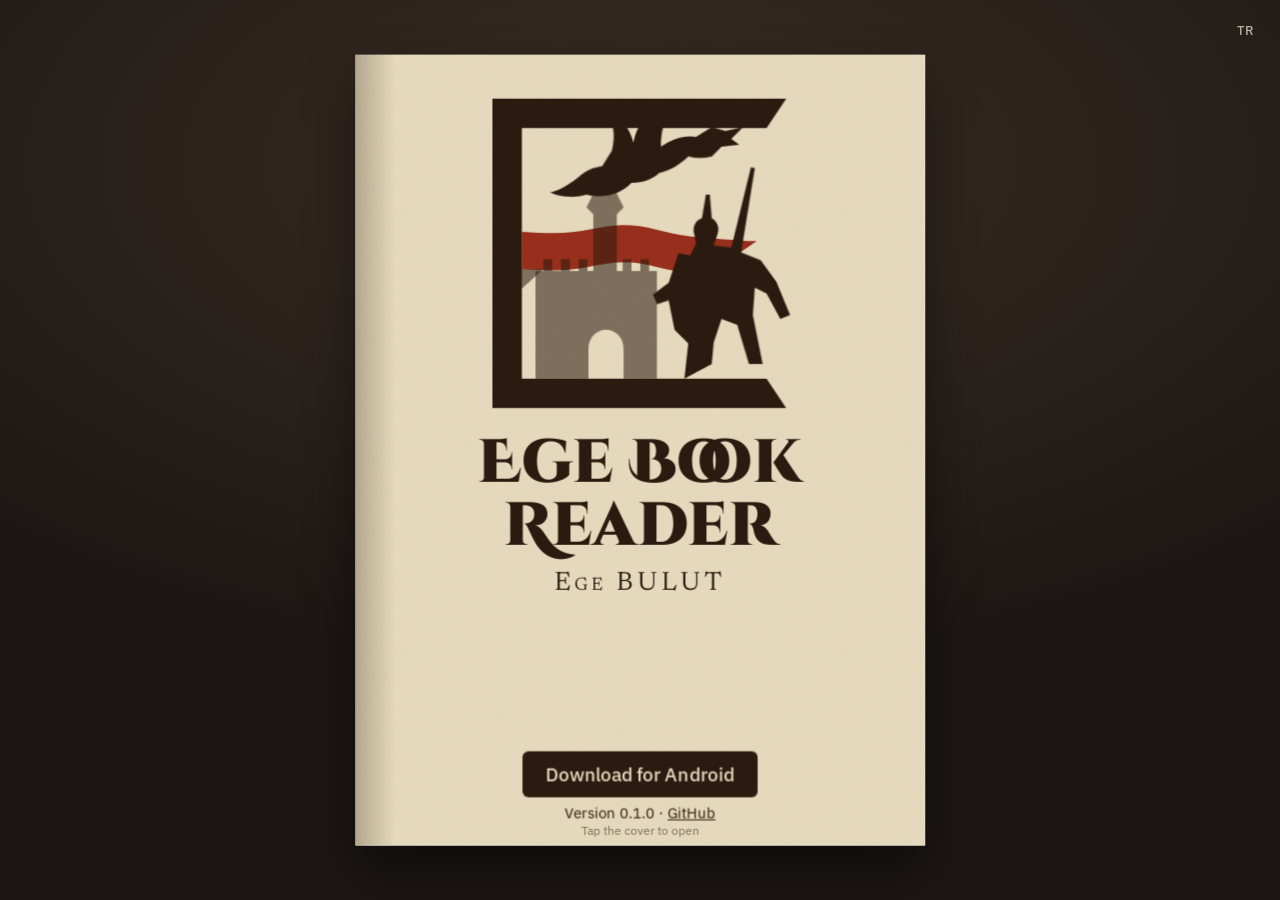
==== site/index.html @ f382b789 "First-run setup, English and Turkish interface, voice order, book-style website" ====
<!doctype html>
<html lang="en">
<head>
<meta charset="utf-8">
<meta name="viewport" content="width=device-width, initial-scale=1, viewport-fit=cover">
<title>EgeBookReader</title>
<meta name="description" content="An ebook and comic reader built around how reading feels. Real page curl, on-device colorization, read aloud. Free and open source.">
<link rel="icon" href="logo.svg">
<link rel="preconnect" href="https://fonts.googleapis.com">
<link rel="preconnect" href="https://fonts.gstatic.com" crossorigin>
<link href="https://fonts.googleapis.com/css2?family=Cinzel+Decorative:wght@700;900&family=Orbitron:wght@600;800&family=Limelight&family=Newsreader:ital,opsz,wght@0,6..72,300..700;1,6..72,300..700&family=IBM+Plex+Sans:wght@400;500&display=swap&subset=latin-ext" rel="stylesheet">
<link rel="stylesheet" href="book.css">
</head>
<body>
<div id="table">
  <button id="lang" aria-label="Language">TR</button>
  <div id="stage"><div id="book" aria-live="polite"></div></div>
  <nav id="controls" hidden>
    <button id="prev" aria-label="Previous page">‹</button>
    <button id="toc" data-t="contents">Contents</button>
    <button id="next" aria-label="Next page">›</button>
  </nav>
</div>

<template id="cover">
  <div class="cover">
    <div class="mark" aria-hidden="true">
      <svg id="logo" viewBox="-4 -8 310 332">
        <path id="ribbon" fill="var(--ribbon)"></path>
        <g id="scene"></g>
        <path d="M0 0h300l-20 30H30v256h250l20 30H0z" fill="var(--ink)"></path>
        <path d="M30 174h22l-22 20z" id="fold"></path>
      </svg>
    </div>
    <h1 id="title"><span>Ege</span> <span>Book</span> <span>Reader</span></h1>
    <p class="author">Ege BULUT</p>
    <div class="imprint">
      <a class="dl" href="download/EgeBookReader.apk" data-t="download" onclick="event.stopPropagation()">Download for Android</a>
      <span class="ver"><span data-t="version">Version</span> <span id="version"></span> · <a href="https://github.com/Ege-BULUT/EgeBookReader" onclick="event.stopPropagation()">GitHub</a></span>
    </div>
    <p class="hint" data-t="open">Tap the cover to open</p>
  </div>
</template>

<template id="endpaper"><div class="page endpaper"><p class="epigraph" data-t="epigraph"></p></div></template>

<template id="p1"><div class="page toc">
  <h2 data-t="contents">Contents</h2>
  <ol>
    <li><a data-go="2"><span data-t="home">Home</span><i>2</i></a></li>
    <li><a data-go="3"><span data-t="shots">Screenshots</span><i>3</i></a></li>
    <li><a data-go="4"><span data-t="features">Features</span><i>4</i></a></li>
    <li><a data-go="5"><span data-t="downloads">Downloads</span><i>5</i></a></li>
    <li><a data-go="6"><span data-t="changelog">Changelog</span><i>6</i></a></li>
    <li><a data-go="7"><span data-t="privacy">Privacy notice</span><i>7</i></a></li>
    <li><a data-go="8"><span data-t="links">Links</span><i>8</i></a></li>
  </ol>
</div></template>

<template id="p2"><div class="page">
  <h2 data-t="home">Home</h2>
  <p class="lead" data-t="home1"></p>
  <p data-t="home2"></p>
  <p data-t="home3"></p>
  <a class="dl" href="download/EgeBookReader.apk" data-t="download">Download for Android</a>
</div></template>

<template id="p3"><div class="page">
  <h2 data-t="shots">Screenshots</h2>
  <div class="shots" id="shots"></div>
</div></template>

<template id="p4"><div class="page">
  <h2 data-t="features">Features</h2>
  <dl class="features" id="featurelist"></dl>
</div></template>

<template id="p5"><div class="page">
  <h2 data-t="downloads">Downloads</h2>
  <p class="lead" data-t="dl1"></p>
  <table class="dltable">
    <tr><th>Android</th><td><a class="dl" href="download/EgeBookReader.apk" data-t="apk">APK</a></td></tr>
    <tr><th>iOS</th><td data-t="soon">Coming later</td></tr>
    <tr><th>Windows</th><td data-t="soon"></td></tr>
    <tr><th>macOS</th><td data-t="soon"></td></tr>
    <tr><th>Linux</th><td data-t="soon"></td></tr>
  </table>
  <p class="small" data-t="dl2"></p>
  <p class="small"><a href="https://github.com/Ege-BULUT/EgeBookReader" data-t="source">Source code</a> · AGPL-3.0</p>
</div></template>

<template id="p6"><div class="page">
  <h2 data-t="changelog">Changelog</h2>
  <div id="changes"></div>
  <h3 data-t="models">Downloadable models</h3>
  <p class="small" data-t="modelsText"></p>
  <h3 data-t="credits">Credits</h3>
  <p class="small" data-t="creditsText"></p>
</div></template>

<template id="p7"><div class="page legal">
  <h2 data-t="privacy">Privacy notice</h2>
  <div id="privacy"></div>
</div></template>

<template id="p8"><div class="page">
  <h2 data-t="links">Links</h2>
  <ul class="linklist">
    <li><span>GitHub</span><a href="https://github.com/Ege-BULUT">github.com/Ege-BULUT</a></li>
    <li><span>LinkedIn</span><a href="https://www.linkedin.com/in/egebulut">linkedin.com/in/egebulut</a></li>
    <li><span data-t="contact">Contact</span><a href="mailto:egebulut.iletisim@outlook.com">egebulut.iletisim@outlook.com</a></li>
    <li><span data-t="bug">Report a bug</span><a href="https://github.com/Ege-BULUT/EgeBookReader/issues/new?labels=bug">GitHub Issues</a></li>
    <li><span data-t="request">Request a feature</span><a href="https://github.com/Ege-BULUT/EgeBookReader/issues/new?labels=enhancement">GitHub Issues</a></li>
  </ul>
</div></template>

<template id="back"><div class="page endpaper back"></div></template>

<script src="scenes.js"></script>
<script src="book.js"></script>
</body>
</html>
---- site/book.css ----
:root{--paper:#f7f3ea;--ink:#231f1b;--muted:#6a6157;--accent:#a8492f;--ribbon:#a8492f;--table:#1c1714;--cover:#ece4d3;--page-w:min(46vw,calc((100dvh - 110px)*.72));--page-h:calc(var(--page-w)/.72)}
*{box-sizing:border-box}
html,body{margin:0;height:100%;background:var(--table);overflow:hidden}
body{font-family:Newsreader,Georgia,serif;color:var(--ink);-webkit-font-smoothing:antialiased}
button{font:inherit;cursor:pointer;background:none;border:0;color:inherit}
#table{position:fixed;inset:0;display:flex;align-items:center;justify-content:center;background:radial-gradient(120% 90% at 50% 18%,#3a2d24 0,#1c1714 62%)}
#lang{position:fixed;top:14px;right:16px;z-index:50;color:#e8dfd0;font:500 13px "IBM Plex Sans",sans-serif;padding:8px 10px;opacity:.75}
#lang:hover,#lang:focus-visible{opacity:1}
#stage{perspective:2200px;perspective-origin:50% 40%}
#book{position:relative;width:calc(var(--page-w)*2);height:var(--page-h);transform-style:preserve-3d;transition:transform .7s cubic-bezier(.22,1,.36,1)}
#book.closed{transform:translateX(calc(var(--page-w)*-.5))}
.shadow{position:absolute;left:50%;right:0;top:3%;bottom:-3%;background:#000;filter:blur(26px);opacity:.5;transform:translateZ(-2px);transition:left .7s}
#book.open .shadow{left:0}
.leaf{position:absolute;top:0;left:50%;width:50%;height:100%;transform-origin:left center;transform-style:preserve-3d;will-change:transform}
.face{position:absolute;inset:0;overflow:hidden;background:var(--paper);backface-visibility:hidden;-webkit-backface-visibility:hidden}
.face.b{transform:rotateY(180deg)}
.leaf.static .face.f{box-shadow:inset 22px 0 26px -22px rgba(40,25,10,.38)}
.leaf.static .face.b{box-shadow:inset -22px 0 26px -22px rgba(40,25,10,.38)}
.face::after{content:"";position:absolute;inset:0;pointer-events:none;mix-blend-mode:multiply;opacity:.45;background-image:url("data:image/svg+xml,%3Csvg xmlns='http://www.w3.org/2000/svg' width='220' height='220'%3E%3Cfilter id='n'%3E%3CfeTurbulence type='fractalNoise' baseFrequency='.8' numOctaves='2'/%3E%3CfeColorMatrix values='0 0 0 0 .55 0 0 0 0 .5 0 0 0 0 .42 0 0 0 .22 0'/%3E%3C/filter%3E%3Crect width='220' height='220' filter='url(%23n)'/%3E%3C/svg%3E")}
.strip{position:absolute;top:0;height:100%;transform-style:preserve-3d;transform-origin:left center}
.strip>.clip{position:absolute;inset:0;overflow:hidden;backface-visibility:hidden;-webkit-backface-visibility:hidden;background:var(--paper)}
.strip>.clip.b{transform:rotateY(180deg)}
.strip>.clip>.inner{position:absolute;top:0;height:100%}
.strip .shade{position:absolute;inset:0;pointer-events:none;background:#3a2410;opacity:0}

/* cover */
.cover{position:absolute;inset:0;display:flex;flex-direction:column;align-items:center;padding:5.5% 7% 4%;background:var(--cover);color:var(--ink);cursor:pointer;text-align:center;transition:background 1.1s,color 1.1s;--ink:#231f1b}
.cover::before{content:"";position:absolute;inset:0;background:linear-gradient(90deg,rgba(40,25,10,.26),rgba(40,25,10,0) 7%);pointer-events:none}
.cover[data-scene=scifi]{--cover:#0d1420;background:var(--cover);--ink:#d8f6ff;--ribbon:#27d3ff;color:#d8f6ff}
.cover[data-scene=noir]{--cover:#e4e0d8;background:var(--cover);--ink:#141414;--ribbon:#141414;color:#141414}
.cover[data-scene=fantasy]{--cover:#e8dcc0;background:var(--cover);--ink:#2a1a10;--ribbon:#9a2f1c;color:#2a1a10}
.mark{width:62%;flex:0 1 auto;margin-top:1%;perspective:700px}
#logo{display:block;width:100%;overflow:visible}
#logo path{transition:fill 1.1s}
#fold{fill:var(--ink);opacity:.55}
.fig{transform-box:view-box;transform-origin:50% 286px;transform:rotateX(-92deg);fill:var(--ink);transition:fill 1.1s}
.fig.up{transform:rotateX(0);transition:transform .75s cubic-bezier(.34,1.45,.64,1),fill 1.1s}
.fig.down{transform:rotateX(-92deg);transition:transform .5s cubic-bezier(.5,0,.9,.5),fill 1.1s}
#title{margin:3.5% 0 0;font-weight:700;line-height:1.02;font-size:calc(var(--page-w)*.128);letter-spacing:.005em;transition:opacity .4s}
#title span{display:inline-block}
.cover[data-scene=fantasy] #title{font-family:"Cinzel Decorative",serif;font-weight:900;font-size:calc(var(--page-w)*.108)}
.cover[data-scene=scifi] #title{font-family:Orbitron,sans-serif;font-weight:800;font-size:calc(var(--page-w)*.092);letter-spacing:.03em;text-shadow:0 0 18px rgba(39,211,255,.45)}
.cover[data-scene=noir] #title{font-family:Limelight,serif;font-weight:400;font-size:calc(var(--page-w)*.128)}
#title.swap{opacity:0}
.author{margin:2.5% 0 0;font-size:calc(var(--page-w)*.046);letter-spacing:.16em;font-variant:small-caps}
.imprint{margin-top:auto;display:flex;flex-direction:column;align-items:center;gap:6px;font:400 calc(var(--page-w)*.026)/1.3 "IBM Plex Sans",sans-serif;z-index:2}
.imprint a{color:inherit}
.dl{display:inline-block;background:var(--accent);color:#fbf6ec!important;padding:.62em 1.25em;border-radius:6px;text-decoration:none;font:500 15px/1.2 "IBM Plex Sans",sans-serif;transition:transform .09s}
.dl:active{transform:scale(.97)}
.cover .dl{background:var(--ink);color:var(--cover)!important;font-size:calc(var(--page-w)*.033);transition:background 1.1s,color 1.1s,transform .09s}
.hint{position:absolute;bottom:1.1%;left:0;right:0;margin:0;font:400 calc(var(--page-w)*.021)/1 "IBM Plex Sans",sans-serif;opacity:.55}

/* pages */
.page{position:absolute;inset:0;padding:9% 9% 11%;overflow-y:auto;scrollbar-width:thin;font-size:calc(var(--page-w)*.0335);line-height:1.5}
.page h2{font-weight:400;font-size:2.2em;line-height:1.1;margin:0 0 .7em}
.page h3{font-weight:500;font-size:1.15em;margin:1.3em 0 .3em}
.page p{margin:0 0 .85em}
.lead{font-size:1.22em;line-height:1.38}
.small{font-size:.86em;color:var(--muted)}
.page a{color:var(--accent)}
.endpaper{background:#7c3524;display:flex;align-items:center;justify-content:center;padding:14%}
.endpaper.back{background:#7c3524}
.epigraph{color:#f3e7d3;font-style:italic;font-size:1.3em;text-align:center;line-height:1.4}
.toc ol{list-style:none;margin:1.2em 0 0;padding:0}
.toc li{border-bottom:1px solid rgba(35,31,27,.14)}
.toc a{display:flex;justify-content:space-between;padding:.62em 0;font-size:1.3em;color:var(--ink);text-decoration:none;cursor:pointer;transition:padding .18s cubic-bezier(.22,1,.36,1),color .18s}
.toc a:hover{padding-left:.5em;color:var(--accent)}
.toc i{font-style:normal;color:var(--muted)}
.shots{display:grid;grid-template-columns:repeat(3,1fr);gap:.55em}
.shots img{width:100%;display:block;border-radius:4px;border:1px solid rgba(35,31,27,.14);cursor:zoom-in;transition:transform .18s cubic-bezier(.22,1,.36,1)}
.shots img:hover{transform:translateY(-3px)}
.features{margin:0}
.features dt{font-weight:500;margin-top:.62em}
.features dd{margin:0;color:var(--muted);font-size:.93em;line-height:1.38}
.dltable{width:100%;border-collapse:collapse;margin:.5em 0 1em}
.dltable th{text-align:left;font-weight:500}
.dltable td,.dltable th{padding:.48em 0;border-bottom:1px solid rgba(35,31,27,.14)}
.dltable td{text-align:right;color:var(--muted)}
.linklist{list-style:none;padding:0;margin:0}
.linklist li{padding:.7em 0;border-bottom:1px solid rgba(35,31,27,.14)}
.linklist span{display:block;font-size:.85em;color:var(--muted)}
.linklist a{font-size:1.1em;word-break:break-word}
.legal{font-size:calc(var(--page-w)*.0285)}
.change b{font-weight:500}
.change{margin-bottom:.9em}
.change p{margin:.15em 0 0;color:var(--muted);font-size:.93em}
.folio{position:absolute;bottom:3.2%;left:0;right:0;text-align:center;color:var(--muted);font-size:calc(var(--page-w)*.026);pointer-events:none}
#controls[hidden]{display:none}
#controls{position:fixed;bottom:14px;left:50%;transform:translateX(-50%);display:flex;gap:6px;color:#e8dfd0;font:500 14px "IBM Plex Sans",sans-serif;z-index:40}
#controls button{padding:8px 16px;border-radius:6px;background:rgba(255,255,255,.08);min-width:44px}
#controls button:hover{background:rgba(255,255,255,.16)}
#lightbox{position:fixed;inset:0;z-index:90;background:rgba(10,8,6,.86);display:flex;align-items:center;justify-content:center;cursor:zoom-out}
#lightbox img{max-width:94vw;max-height:94dvh;border-radius:6px}

/* one page at a time on narrow screens */
@media (max-aspect-ratio:1/1){
  :root{--page-w:min(92vw,calc((100dvh - 78px)*.72))}
  #book{width:var(--page-w)}
  #book.closed{transform:none}
  .leaf{left:0;width:100%}
  .shadow,#book.open .shadow{left:0}
  .page{font-size:calc(var(--page-w)*.041)}
  .legal{font-size:calc(var(--page-w)*.036)}
  .shots{grid-template-columns:repeat(2,1fr)}
  .folio{display:none}
}
@media (prefers-reduced-motion:reduce){.fig,.fig.up,.fig.down,#book{transition:none}}
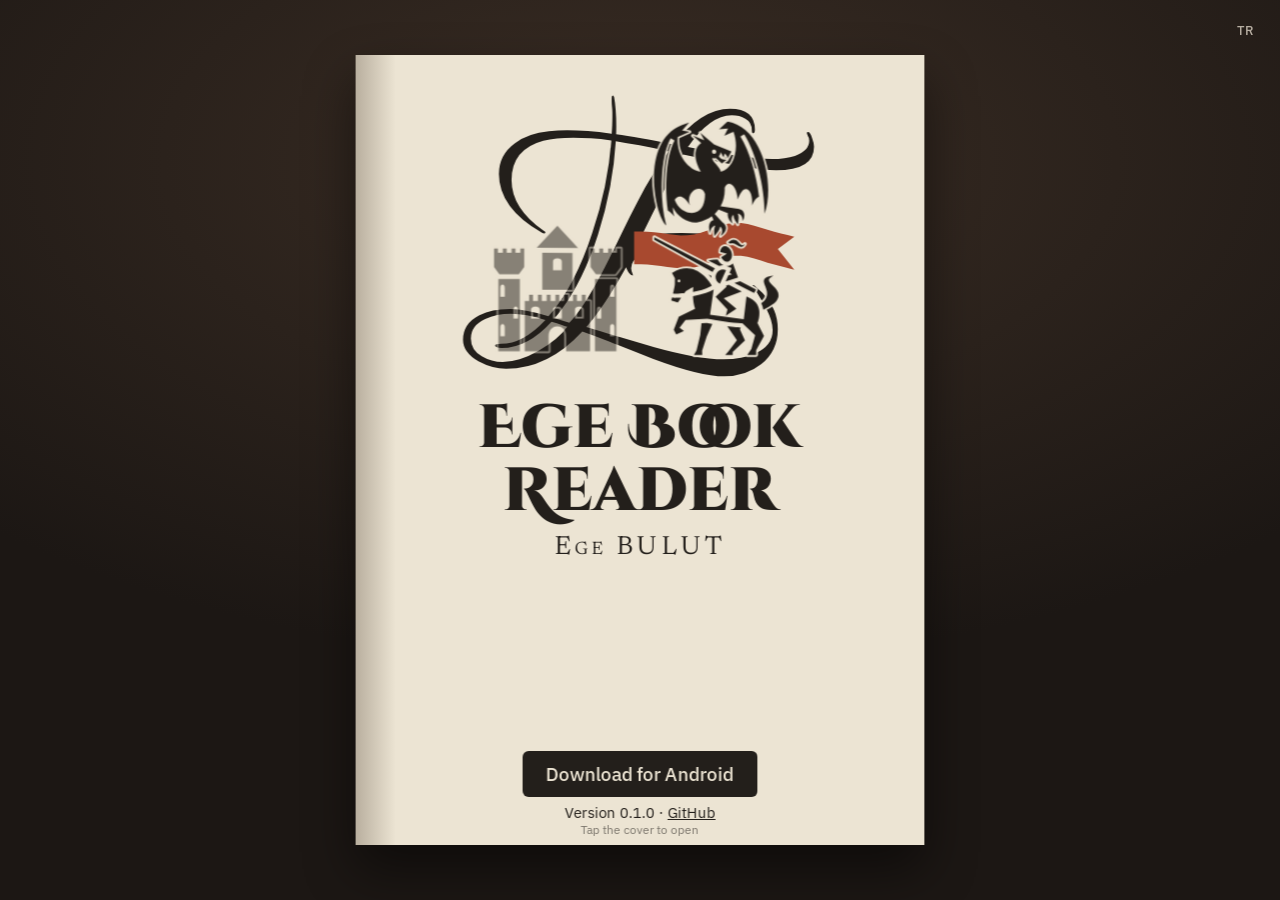
==== commit b2a4593a: "Calligraphic logo, tinted pictures can be colorized, site with the app's page curl, colorization exa" ====
--- a/site/index.html
+++ b/site/index.html
@@ -8,13 +8,22 @@
 <link rel="icon" href="logo.svg">
 <link rel="preconnect" href="https://fonts.googleapis.com">
 <link rel="preconnect" href="https://fonts.gstatic.com" crossorigin>
-<link href="https://fonts.googleapis.com/css2?family=Cinzel+Decorative:wght@700;900&family=Orbitron:wght@600;800&family=Limelight&family=Newsreader:ital,opsz,wght@0,6..72,300..700;1,6..72,300..700&family=IBM+Plex+Sans:wght@400;500&display=swap&subset=latin-ext" rel="stylesheet">
+<link href="https://fonts.googleapis.com/css2?family=Great+Vibes&family=Cinzel+Decorative:wght@700;900&family=Orbitron:wght@600;800&family=Limelight&family=Newsreader:ital,opsz,wght@0,6..72,300..700;1,6..72,300..700&family=IBM+Plex+Sans:wght@400;500&display=swap&subset=latin-ext" rel="stylesheet">
 <link rel="stylesheet" href="book.css">
 </head>
 <body>
 <div id="table">
   <button id="lang" aria-label="Language">TR</button>
-  <div id="stage"><div id="book" aria-live="polite"></div></div>
+  <div id="stage">
+    <div id="book">
+      <div class="shadow"></div>
+      <div id="left" class="slot"></div>
+      <div id="right" class="slot"></div>
+      <canvas id="curl"></canvas>
+      <div id="coverleaf"><div class="side front"></div><div class="side rear"></div></div>
+    </div>
+  </div>
+  <div id="press" aria-hidden="true"></div>
   <nav id="controls" hidden>
     <button id="prev" aria-label="Previous page">‹</button>
     <button id="toc" data-t="contents">Contents</button>
@@ -25,11 +34,10 @@
 <template id="cover">
   <div class="cover">
     <div class="mark" aria-hidden="true">
-      <svg id="logo" viewBox="-4 -8 310 332">
+      <svg id="logo" viewBox="-4 -4 330 264">
+        <path d="M238.05 256.12Q216.24 256.12 173.55 240.23Q157.35 234 141.3 227.61Q125.26 221.23 108.74 215.31Q77.59 249.27 39.26 249.27Q26.8 249.27 14.02 242.41Q0 234.31 0 222.78Q0 207.83 14.96 200.35Q26.8 194.74 43 194.74Q56.4 194.74 77.9 201.29Q90.05 187.58 100.02 168.57Q109.99 149.56 117.78 125.57Q132.11 82.88 135.23 41.13Q125.26 39.57 116.53 39.1Q107.81 38.64 100.64 38.64Q92.23 38.64 85.53 39.26Q78.83 39.88 73.22 41.44Q44.25 49.23 44.25 77.27Q44.25 102.82 73.53 123.39Q75.09 124.01 75.09 124.95Q75.09 125.88 73.85 125.88Q73.22 125.88 71.98 125.26Q32.72 102.82 32.72 71.67Q32.72 54.22 47.36 43.62Q59.2 34.59 78.21 32.72Q86.31 31.78 95.03 31.78Q103.76 31.78 113.73 32.56Q123.7 33.34 135.54 34.9Q135.85 30.85 136.01 26.95Q136.16 23.06 136.16 19.32Q136.16 17.76 136.16 15.74Q136.16 13.71 135.85 10.59Q135.54 7.79 135.54 5.61Q135.54 3.43 135.54 2.18Q135.54 0 136.79 0Q137.1 0 137.72 1.56Q140.21 15.27 139.59 35.52Q149.25 36.77 162.34 39.1Q175.42 41.44 191.94 44.87Q217.18 12.15 243.35 12.15Q266.1 12.15 266.1 31.16Q266.1 34.59 264.54 34.59Q263.29 34.59 263.29 31.78Q263.29 24.3 257.37 21.19Q252.39 18.07 244.91 18.07Q225.28 18.07 205.02 47.05Q233.07 52.66 252.07 55.31Q271.08 57.96 281.67 57.96Q293.83 57.96 302.55 55.15Q315.64 50.48 315.64 41.44Q315.64 38.64 314.39 37.08Q313.46 34.59 313.46 34.27Q313.46 33.34 314.39 33.34Q316.57 33.34 318.13 38.64Q320 43.62 320 46.74Q320 68.24 285.41 68.24Q274.82 68.24 253.63 64.5Q232.44 60.76 200.66 53.9Q196.92 60.14 187.26 78.99Q177.6 97.84 162.03 129.62Q167.95 127.75 177.29 126.66Q186.64 125.57 199.42 125.57Q234 125.57 254.88 132.74Q256.44 133.36 256.44 133.98Q256.44 134.92 255.19 134.92Q252.07 134.92 243.97 133.98Q240.23 133.67 237.43 133.52Q234.63 133.36 232.44 133.36Q220.29 133.36 209.07 134.14Q197.86 134.92 187.26 137.1Q153.3 143.02 153.3 157.66Q153.3 159.84 154.86 163.58V164.21Q151.43 164.21 148.63 156.73Q129.62 191.31 112.48 211.26Q128.06 215.93 143.64 220.6Q159.22 225.28 174.49 229.64Q193.5 234.94 209.23 237.74Q224.97 240.55 237.74 240.55Q254.88 240.55 266.41 235.25Q282.3 228.08 282.3 214.06Q282.3 203.47 272.95 188.2Q268.59 180.72 266.25 176.98Q263.91 173.24 263.91 173.24Q263.91 172.93 264.23 172.93Q265.47 172.93 267.65 175.11Q286.97 191 286.97 213.13Q286.97 232.76 272.02 244.91Q257.99 256.12 238.05 256.12ZM96.9 207.21Q111.24 192.87 133.36 148.63Q139.59 136.16 145.67 123.54Q151.74 110.93 158.29 98.46Q165.45 84.44 172.93 72.44Q180.41 60.45 187.26 51.1Q172.93 47.67 160.93 45.49Q148.94 43.31 139.28 41.75Q138.03 62.63 133.98 83.97Q129.93 105.32 123.08 126.82Q107.81 174.49 83.51 203.15ZM36.14 243.04Q43.31 243.04 51.57 240.55Q59.82 238.05 68.86 232.76Q86.62 222.78 95.03 210.94Q92.85 210.32 89.43 209.07Q86 207.83 80.7 206.27Q58.89 230.26 35.21 230.26Q29.29 230.26 29.29 228.08Q29.29 226.52 34.59 226.52Q54.84 226.52 75.09 204.71Q57.33 199.1 43.62 199.1Q30.54 199.1 20.25 203.78Q7.17 209.7 7.17 221.54Q7.17 232.13 17.14 237.74Q25.86 243.04 36.14 243.04Z" fill="var(--ink)"></path>
         <path id="ribbon" fill="var(--ribbon)"></path>
         <g id="scene"></g>
-        <path d="M0 0h300l-20 30H30v256h250l20 30H0z" fill="var(--ink)"></path>
-        <path d="M30 174h22l-22 20z" id="fold"></path>
       </svg>
     </div>
     <h1 id="title"><span>Ege</span> <span>Book</span> <span>Reader</span></h1>
@@ -42,7 +50,7 @@
   </div>
 </template>
 
-<template id="endpaper"><div class="page endpaper"><p class="epigraph" data-t="epigraph"></p></div></template>
+<template id="endpaper"><div class="page endpaper"><blockquote class="epigraph"><span data-t="epigraph"></span><cite>Ege Bulut</cite></blockquote></div></template>
 
 <template id="p1"><div class="page toc">
   <h2 data-t="contents">Contents</h2>
@@ -68,6 +76,9 @@
 <template id="p3"><div class="page">
   <h2 data-t="shots">Screenshots</h2>
   <div class="shots" id="shots"></div>
+  <h3 data-t="colorize"></h3>
+  <p class="small" data-t="colorNote"></p>
+  <div class="compare" id="compare"></div>
 </div></template>
 
 <template id="p4"><div class="page">
@@ -116,7 +127,9 @@
 
 <template id="back"><div class="page endpaper back"></div></template>
 
+<script src="vendor/html2canvas.min.js"></script>
 <script src="scenes.js"></script>
+<script src="curl.frag.js"></script>
 <script src="book.js"></script>
 </body>
 </html>
--- a/site/book.css
+++ b/site/book.css
@@ -7,51 +7,79 @@
 #lang{position:fixed;top:14px;right:16px;z-index:50;color:#e8dfd0;font:500 13px "IBM Plex Sans",sans-serif;padding:8px 10px;opacity:.75}
 #lang:hover,#lang:focus-visible{opacity:1}
 #stage{perspective:2200px;perspective-origin:50% 40%}
-#book{position:relative;width:calc(var(--page-w)*2);height:var(--page-h);transform-style:preserve-3d;transition:transform .7s cubic-bezier(.22,1,.36,1)}
+#book{position:relative;width:calc(var(--page-w)*2);height:var(--page-h);transform-style:preserve-3d;transition:transform .9s cubic-bezier(.22,1,.36,1);touch-action:none;user-select:none;-webkit-user-select:none}
 #book.closed{transform:translateX(calc(var(--page-w)*-.5))}
-.shadow{position:absolute;left:50%;right:0;top:3%;bottom:-3%;background:#000;filter:blur(26px);opacity:.5;transform:translateZ(-2px);transition:left .7s}
-#book.open .shadow{left:0}
-.leaf{position:absolute;top:0;left:50%;width:50%;height:100%;transform-origin:left center;transform-style:preserve-3d;will-change:transform}
-.face{position:absolute;inset:0;overflow:hidden;background:var(--paper);backface-visibility:hidden;-webkit-backface-visibility:hidden}
-.face.b{transform:rotateY(180deg)}
-.leaf.static .face.f{box-shadow:inset 22px 0 26px -22px rgba(40,25,10,.38)}
-.leaf.static .face.b{box-shadow:inset -22px 0 26px -22px rgba(40,25,10,.38)}
-.face::after{content:"";position:absolute;inset:0;pointer-events:none;mix-blend-mode:multiply;opacity:.45;background-image:url("data:image/svg+xml,%3Csvg xmlns='http://www.w3.org/2000/svg' width='220' height='220'%3E%3Cfilter id='n'%3E%3CfeTurbulence type='fractalNoise' baseFrequency='.8' numOctaves='2'/%3E%3CfeColorMatrix values='0 0 0 0 .55 0 0 0 0 .5 0 0 0 0 .42 0 0 0 .22 0'/%3E%3C/filter%3E%3Crect width='220' height='220' filter='url(%23n)'/%3E%3C/svg%3E")}
-.strip{position:absolute;top:0;height:100%;transform-style:preserve-3d;transform-origin:left center}
-.strip>.clip{position:absolute;inset:0;overflow:hidden;backface-visibility:hidden;-webkit-backface-visibility:hidden;background:var(--paper)}
-.strip>.clip.b{transform:rotateY(180deg)}
-.strip>.clip>.inner{position:absolute;top:0;height:100%}
-.strip .shade{position:absolute;inset:0;pointer-events:none;background:#3a2410;opacity:0}
+.shadow{position:absolute;left:0;right:0;top:3%;bottom:-3%;background:#000;filter:blur(26px);opacity:.5;transition:left .9s}
+#book.closed .shadow{left:50%}
+.slot{position:absolute;top:0;width:50%;height:100%;overflow:hidden;background:var(--paper)}
+#left{left:0}
+#right{left:50%}
+#book.closed .slot{visibility:hidden}
+#left::after{content:"";position:absolute;inset:0;pointer-events:none;background:linear-gradient(270deg,rgba(40,25,10,.34),rgba(40,25,10,.09) 5%,rgba(40,25,10,0) 13%)}
+#right::after{content:"";position:absolute;inset:0;pointer-events:none;background:linear-gradient(90deg,rgba(40,25,10,.34),rgba(40,25,10,.09) 5%,rgba(40,25,10,0) 13%)}
+#curl{position:absolute;inset:0;width:100%;height:100%;visibility:hidden;z-index:6;pointer-events:none}
+#coverleaf{position:absolute;top:0;left:50%;width:50%;height:100%;transform-origin:left center;transform-style:preserve-3d;transition:transform .9s cubic-bezier(.45,.05,.3,1);z-index:8}
+#coverleaf.open{transform:rotateY(-180deg)}
+#coverleaf .side{position:absolute;inset:0;backface-visibility:hidden;-webkit-backface-visibility:hidden;overflow:hidden}
+#coverleaf .rear{transform:rotateY(180deg);background:var(--paper)}
+#press{position:fixed;left:-20000px;top:0;width:var(--page-w);height:var(--page-h)}
+#press>div{position:absolute;inset:0;width:var(--page-w);height:var(--page-h);background-color:var(--paper)}
 
 /* cover */
-.cover{position:absolute;inset:0;display:flex;flex-direction:column;align-items:center;padding:5.5% 7% 4%;background:var(--cover);color:var(--ink);cursor:pointer;text-align:center;transition:background 1.1s,color 1.1s;--ink:#231f1b}
+.cover{position:absolute;inset:0;display:flex;flex-direction:column;align-items:center;padding:5.5% 7% 4%;background:var(--cover);color:var(--ink);cursor:pointer;text-align:center}
 .cover::before{content:"";position:absolute;inset:0;background:linear-gradient(90deg,rgba(40,25,10,.26),rgba(40,25,10,0) 7%);pointer-events:none}
-.cover[data-scene=scifi]{--cover:#0d1420;background:var(--cover);--ink:#d8f6ff;--ribbon:#27d3ff;color:#d8f6ff}
-.cover[data-scene=noir]{--cover:#e4e0d8;background:var(--cover);--ink:#141414;--ribbon:#141414;color:#141414}
-.cover[data-scene=fantasy]{--cover:#e8dcc0;background:var(--cover);--ink:#2a1a10;--ribbon:#9a2f1c;color:#2a1a10}
-.mark{width:62%;flex:0 1 auto;margin-top:1%;perspective:700px}
+.mark{width:74%;flex:0 1 auto;margin-top:1%;perspective:700px}
 #logo{display:block;width:100%;overflow:visible}
-#logo path{transition:fill 1.1s}
 #fold{fill:var(--ink);opacity:.55}
-.fig{transform-box:view-box;transform-origin:50% 286px;transform:rotateX(-92deg);fill:var(--ink);transition:fill 1.1s}
-.fig.up{transform:rotateX(0);transition:transform .75s cubic-bezier(.34,1.45,.64,1),fill 1.1s}
-.fig.down{transform:rotateX(-92deg);transition:transform .5s cubic-bezier(.5,0,.9,.5),fill 1.1s}
-#title{margin:3.5% 0 0;font-weight:700;line-height:1.02;font-size:calc(var(--page-w)*.128);letter-spacing:.005em;transition:opacity .4s}
+.fig{transform-box:view-box;transform-origin:50% 244px;transform:rotateX(-92deg)}
+.fig.up{transform:rotateX(0);transition:transform .8s cubic-bezier(.34,1.5,.64,1)}
+.fig.down{transform:rotateX(-92deg);transition:transform .5s cubic-bezier(.5,0,.9,.5)}
+.idle{transform-box:fill-box;transform-origin:50% 100%}
+.flap{transform-origin:50% 50%;animation:flap 1.15s ease-in-out infinite}
+.gallop{animation:gallop .56s ease-in-out infinite}
+.driftA{animation:driftA 3.4s ease-in-out infinite}
+.driftB{animation:driftB 2.9s ease-in-out infinite}
+.hover{animation:hover 2.2s ease-in-out infinite}
+.stomp{animation:stomp 1.5s ease-in-out infinite}
+.lurk{animation:lurk 1.9s ease-in-out infinite}
+.still{animation:still 4s ease-in-out infinite}
+.cruise{animation:cruise 4.6s cubic-bezier(.3,.1,.5,1) infinite}
+@keyframes flap{0%,100%{transform:translateY(5px) scaleY(.9) scaleX(1.04)}50%{transform:translateY(-7px) scaleY(1.08) scaleX(.96)}}
+@keyframes gallop{0%,100%{transform:rotate(-3.4deg) translateY(0)}50%{transform:rotate(3.4deg) translateY(-7px)}}
+@keyframes driftA{0%,100%{transform:translate(0,0) rotate(-4deg)}50%{transform:translate(14px,6px) rotate(4deg)}}
+@keyframes driftB{0%,100%{transform:translate(0,4px) rotate(5deg)}50%{transform:translate(-16px,-5px) rotate(-5deg)}}
+@keyframes hover{0%,100%{transform:translateY(-5px)}50%{transform:translateY(5px)}}
+@keyframes stomp{0%,100%{transform:rotate(-1.6deg)}50%{transform:rotate(1.6deg) translateY(-3px)}}
+@keyframes lurk{0%,100%{transform:scale(1)}50%{transform:scale(1.05,.95)}}
+@keyframes still{0%,100%{transform:translateY(0)}50%{transform:translateY(-2px)}}
+@keyframes cruise{0%{transform:translateX(70px);opacity:0}16%{opacity:1}84%{opacity:1}100%{transform:translateX(-120px);opacity:0}}
+.fx{pointer-events:none}
+.ember{fill:var(--ribbon);animation:ember 1.3s linear infinite}
+@keyframes ember{0%{transform:translate(0,0);opacity:.95}100%{transform:translate(-30px,34px);opacity:0}}
+.bolt{stroke:var(--ribbon);stroke-width:2.6;stroke-linecap:round;animation:bolt .95s linear infinite}
+@keyframes bolt{0%{transform:translate(0,0);opacity:1}80%{opacity:1}100%{transform:translate(var(--dx),var(--dy));opacity:0}}
+.beam{fill:var(--ink);opacity:.12;animation:beam 2.2s ease-in-out infinite}
+@keyframes beam{0%,100%{opacity:.06}50%{opacity:.2}}
+.rain{stroke:var(--ink);stroke-width:1;opacity:.5;animation:rain .62s linear infinite}
+@keyframes rain{0%{transform:translate(8px,-30px)}100%{transform:translate(-8px,30px)}}
+.cone{fill:var(--ink);opacity:.1;animation:flicker 3.1s steps(1) infinite}
+@keyframes flicker{0%,100%{opacity:.13}42%{opacity:.13}44%{opacity:.03}47%{opacity:.14}49%{opacity:.05}52%{opacity:.13}}
+#title{margin:3.5% 0 0;font-weight:700;line-height:1.02;font-size:calc(var(--page-w)*.128);letter-spacing:.005em;transition:opacity .35s,transform .35s}
 #title span{display:inline-block}
 .cover[data-scene=fantasy] #title{font-family:"Cinzel Decorative",serif;font-weight:900;font-size:calc(var(--page-w)*.108)}
-.cover[data-scene=scifi] #title{font-family:Orbitron,sans-serif;font-weight:800;font-size:calc(var(--page-w)*.092);letter-spacing:.03em;text-shadow:0 0 18px rgba(39,211,255,.45)}
+.cover[data-scene=scifi] #title{font-family:Orbitron,sans-serif;font-weight:800;font-size:calc(var(--page-w)*.092);letter-spacing:.03em}
 .cover[data-scene=noir] #title{font-family:Limelight,serif;font-weight:400;font-size:calc(var(--page-w)*.128)}
-#title.swap{opacity:0}
+#title.swap{opacity:0;transform:translateY(8px) scale(.98)}
 .author{margin:2.5% 0 0;font-size:calc(var(--page-w)*.046);letter-spacing:.16em;font-variant:small-caps}
 .imprint{margin-top:auto;display:flex;flex-direction:column;align-items:center;gap:6px;font:400 calc(var(--page-w)*.026)/1.3 "IBM Plex Sans",sans-serif;z-index:2}
 .imprint a{color:inherit}
 .dl{display:inline-block;background:var(--accent);color:#fbf6ec!important;padding:.62em 1.25em;border-radius:6px;text-decoration:none;font:500 15px/1.2 "IBM Plex Sans",sans-serif;transition:transform .09s}
 .dl:active{transform:scale(.97)}
-.cover .dl{background:var(--ink);color:var(--cover)!important;font-size:calc(var(--page-w)*.033);transition:background 1.1s,color 1.1s,transform .09s}
+.cover .dl{background:var(--ink);color:var(--cover)!important;font-size:calc(var(--page-w)*.033)}
 .hint{position:absolute;bottom:1.1%;left:0;right:0;margin:0;font:400 calc(var(--page-w)*.021)/1 "IBM Plex Sans",sans-serif;opacity:.55}
 
 /* pages */
-.page{position:absolute;inset:0;padding:9% 9% 11%;overflow-y:auto;scrollbar-width:thin;font-size:calc(var(--page-w)*.0335);line-height:1.5}
+.page{position:absolute;inset:0;padding:9% 9% 11%;overflow:hidden;background-color:var(--paper);background-image:var(--grain);font-size:calc(var(--page-w)*.0335);line-height:1.5}
 .page h2{font-weight:400;font-size:2.2em;line-height:1.1;margin:0 0 .7em}
 .page h3{font-weight:500;font-size:1.15em;margin:1.3em 0 .3em}
 .page p{margin:0 0 .85em}
@@ -60,13 +88,16 @@
 .page a{color:var(--accent)}
 .endpaper{background:#7c3524;display:flex;align-items:center;justify-content:center;padding:14%}
 .endpaper.back{background:#7c3524}
-.epigraph{color:#f3e7d3;font-style:italic;font-size:1.3em;text-align:center;line-height:1.4}
+.epigraph{margin:0;color:#f3e7d3;font-family:'Great Vibes',cursive;font-size:2.5em;text-align:center;line-height:1.28}
+.epigraph cite{display:block;margin-top:.6em;font:400 .38em/1 'Newsreader',serif;font-style:normal;letter-spacing:.14em;font-variant:small-caps;opacity:.85}
 .toc ol{list-style:none;margin:1.2em 0 0;padding:0}
 .toc li{border-bottom:1px solid rgba(35,31,27,.14)}
 .toc a{display:flex;justify-content:space-between;padding:.62em 0;font-size:1.3em;color:var(--ink);text-decoration:none;cursor:pointer;transition:padding .18s cubic-bezier(.22,1,.36,1),color .18s}
 .toc a:hover{padding-left:.5em;color:var(--accent)}
 .toc i{font-style:normal;color:var(--muted)}
-.shots{display:grid;grid-template-columns:repeat(3,1fr);gap:.55em}
+.shots{display:grid;grid-template-columns:repeat(5,1fr);gap:.4em}
+.compare{display:grid;grid-template-columns:repeat(3,1fr);gap:.4em}
+.compare img{width:100%;display:block;border-radius:3px;cursor:zoom-in}
 .shots img{width:100%;display:block;border-radius:4px;border:1px solid rgba(35,31,27,.14);cursor:zoom-in;transition:transform .18s cubic-bezier(.22,1,.36,1)}
 .shots img:hover{transform:translateY(-3px)}
 .features{margin:0}
@@ -97,11 +128,12 @@
   :root{--page-w:min(92vw,calc((100dvh - 78px)*.72))}
   #book{width:var(--page-w)}
   #book.closed{transform:none}
-  .leaf{left:0;width:100%}
-  .shadow,#book.open .shadow{left:0}
+  #left{display:none}
+  #right{left:0;width:100%}
+  #coverleaf{left:0;width:100%}
+  #book.closed .shadow,.shadow{left:0}
   .page{font-size:calc(var(--page-w)*.041)}
   .legal{font-size:calc(var(--page-w)*.036)}
-  .shots{grid-template-columns:repeat(2,1fr)}
   .folio{display:none}
 }
-@media (prefers-reduced-motion:reduce){.fig,.fig.up,.fig.down,#book{transition:none}}
+@media (prefers-reduced-motion:reduce){.fig,.fig.up,.fig.down,#book,#coverleaf{transition:none}.idle,.ember,.bolt,.beam,.rain,.cone{animation:none}}
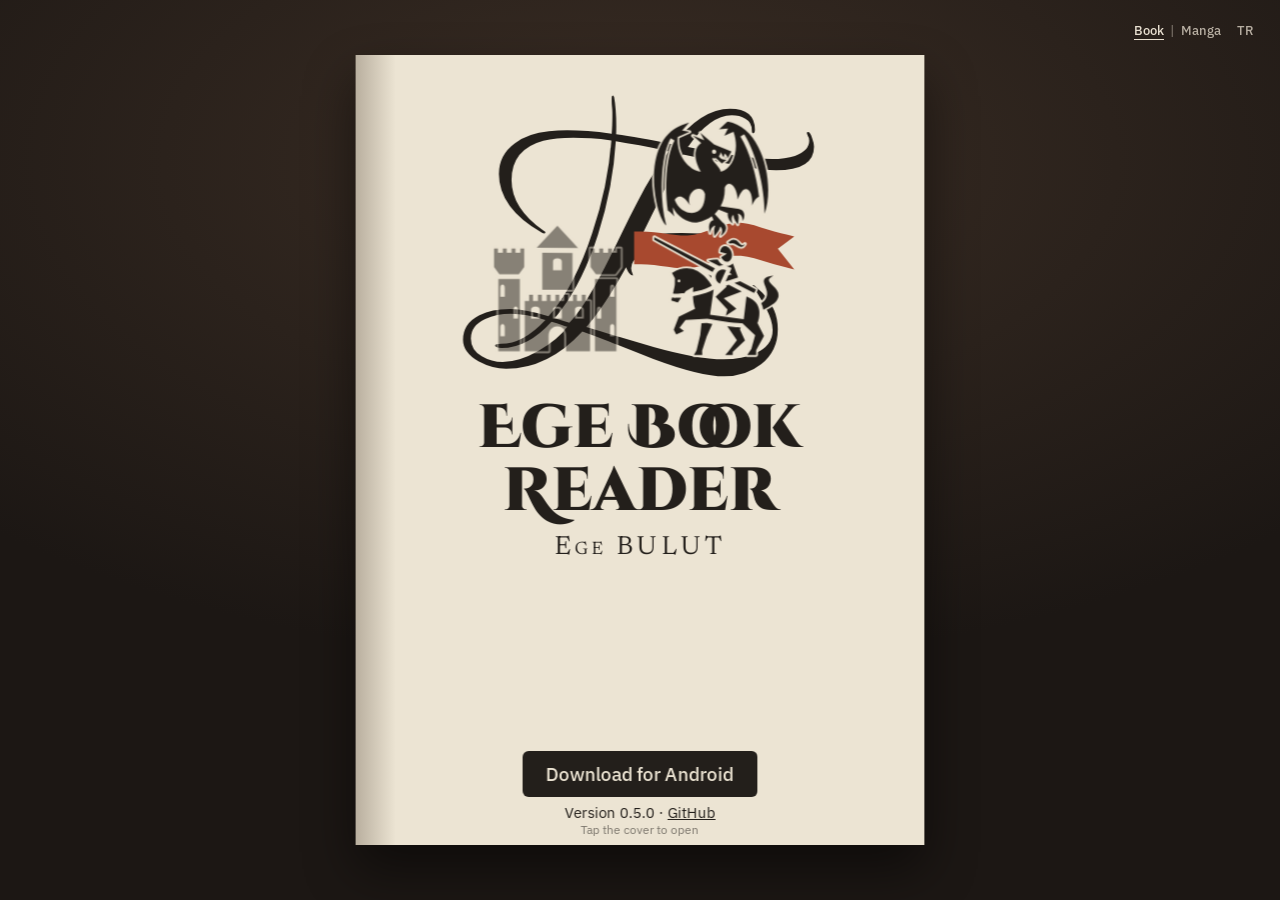
==== commit 34f876f1: "Site: a manga mode beside the book, switched at the top right: the same content as a right-to-left m" ====
--- a/site/index.html
+++ b/site/index.html
@@ -10,10 +10,15 @@
 <link rel="preconnect" href="https://fonts.gstatic.com" crossorigin>
 <link href="https://fonts.googleapis.com/css2?family=Great+Vibes&family=Cinzel+Decorative:wght@700;900&family=Orbitron:wght@600;800&family=Limelight&family=Newsreader:ital,opsz,wght@0,6..72,300..700;1,6..72,300..700&family=IBM+Plex+Sans:wght@400;500&display=swap&subset=latin-ext" rel="stylesheet">
 <link rel="stylesheet" href="book.css">
+<link rel="stylesheet" href="manga.css">
+<script>try{var m=new URLSearchParams(location.search).get('mode')||localStorage.getItem('mode');if(m==='manga')document.documentElement.dataset.mode='manga'}catch(e){}</script>
 </head>
 <body>
+<div id="corner">
+  <div id="mode" role="group" aria-label="Reading mode"><button data-mode="book" aria-pressed="true">Book</button><span aria-hidden="true">|</span><button data-mode="manga" aria-pressed="false">Manga</button></div>
+  <button id="lang" aria-label="Language">TR</button>
+</div>
 <div id="table">
-  <button id="lang" aria-label="Language">TR</button>
   <div id="stage">
     <div id="book">
       <div class="shadow"></div>
@@ -30,6 +35,7 @@
     <button id="next" aria-label="Next page">›</button>
   </nav>
 </div>
+<div id="manga"></div>
 
 <template id="cover">
   <div class="cover">
@@ -131,5 +137,6 @@
 <script src="scenes.js"></script>
 <script src="curl.frag.js"></script>
 <script src="book.js"></script>
+<script src="manga.js"></script>
 </body>
 </html>
--- a/site/book.css
+++ b/site/book.css
@@ -4,8 +4,13 @@
 body{font-family:Newsreader,Georgia,serif;color:var(--ink);-webkit-font-smoothing:antialiased}
 button{font:inherit;cursor:pointer;background:none;border:0;color:inherit}
 #table{position:fixed;inset:0;display:flex;align-items:center;justify-content:center;background:radial-gradient(120% 90% at 50% 18%,#3a2d24 0,#1c1714 62%)}
-#lang{position:fixed;top:14px;right:16px;z-index:50;color:#e8dfd0;font:500 13px "IBM Plex Sans",sans-serif;padding:8px 10px;opacity:.75}
-#lang:hover,#lang:focus-visible{opacity:1}
+#corner{position:fixed;top:14px;right:16px;z-index:50;display:flex;align-items:center;color:#e8dfd0;font:500 13px "IBM Plex Sans",sans-serif}
+#lang,#mode button{color:inherit;font:inherit;padding:8px 10px;opacity:.75}
+#lang:hover,#lang:focus-visible,#mode button:hover,#mode button:focus-visible{opacity:1}
+#mode{display:flex;align-items:center}
+#mode span{opacity:.4}
+#mode button{padding:8px 6px}
+#mode [aria-pressed=true]{opacity:1;text-decoration:underline;text-underline-offset:4px}
 #stage{perspective:2200px;perspective-origin:50% 40%}
 #book{position:relative;width:calc(var(--page-w)*2);height:var(--page-h);transform-style:preserve-3d;transition:transform .9s cubic-bezier(.22,1,.36,1);touch-action:none;user-select:none;-webkit-user-select:none}
 #book.closed{transform:translateX(calc(var(--page-w)*-.5))}
--- a/site/manga.css
+++ b/site/manga.css
@@ -0,0 +1,166 @@
+/* Manga mode. Off until <html data-mode="manga">; book mode never sees any of this. */
+#manga{display:none}
+html[data-mode=manga] #manga{display:block;position:fixed;inset:0;z-index:45;overflow:hidden;color:#000;font-family:"Shantell Sans","Comic Sans MS",system-ui,sans-serif;
+  background:radial-gradient(circle,rgba(255,255,255,.07) 1.1px,transparent 1.6px) 0 0/9px 9px,radial-gradient(110% 80% at 50% 45%,#2c2a28 0,#0c0b0a 70%)}
+html[data-mode=manga] body{background:#0c0b0a}
+
+/* the switch and the language button, lettered */
+html[data-mode=manga] #corner{font:400 17px/1 Bangers,Impact,sans-serif;letter-spacing:.06em;color:#000;gap:6px}
+html[data-mode=manga] #mode{background:#fff;border:2.5px solid #000;box-shadow:3px 3px 0 #fff;transform:rotate(-2deg)}
+html[data-mode=manga] #mode button,html[data-mode=manga] #lang{opacity:1;padding:7px 9px;text-transform:uppercase}
+html[data-mode=manga] #mode [aria-pressed=true]{background:#000;color:#fff;text-decoration:none}
+html[data-mode=manga] #mode span{opacity:1;padding:0 1px}
+html[data-mode=manga] #lang{background:#fff;border:2.5px solid #000;box-shadow:3px 3px 0 #fff;transform:rotate(2deg)}
+html[data-mode=manga] #corner button:focus-visible{outline:3px solid #ffd400;outline-offset:2px}
+
+.mstage{position:absolute;left:0;right:0;top:58px;bottom:58px;display:flex;align-items:center;justify-content:center;perspective:2600px;touch-action:pan-y pinch-zoom;user-select:none;-webkit-user-select:none}
+.mvol{position:relative;width:calc(var(--pw)*2);height:var(--ph);transform-style:preserve-3d;transition:transform .7s cubic-bezier(.45,.05,.3,1)}
+.single .mvol{width:var(--pw)}
+.mslot{position:absolute;top:0;width:var(--pw);height:var(--ph)}
+.mslot.l{left:0}.mslot.r{left:var(--pw)}
+.single .mslot.l{display:none}.single .mslot.r{left:0}
+.mslot:not(:empty){box-shadow:0 18px 50px rgba(0,0,0,.6)}
+/* the fold between two pages */
+.mslot.l .mp::after,.mslot.r .mp::after{content:"";position:absolute;top:0;bottom:0;width:7%;pointer-events:none;z-index:5}
+.mslot.l .mp::after{right:0;background:linear-gradient(270deg,rgba(0,0,0,.28),transparent)}
+.mslot.r .mp::after{left:0;background:linear-gradient(90deg,rgba(0,0,0,.28),transparent)}
+.single .mslot .mp::after{display:none}
+.mmeasure{position:absolute;left:-30000px;top:0;visibility:hidden}
+
+.leaf{position:absolute;top:0;width:var(--pw);height:var(--ph);transform-style:preserve-3d;transition:transform .72s cubic-bezier(.45,.05,.3,1);z-index:10;pointer-events:none}
+.leaf .face{position:absolute;inset:0;backface-visibility:hidden;-webkit-backface-visibility:hidden;overflow:hidden}
+.leaf .face.back{transform:rotateY(180deg)}
+.leaf .face::before{content:"";position:absolute;inset:0;z-index:9;background:linear-gradient(90deg,rgba(0,0,0,0),rgba(0,0,0,.18));animation:shade .72s ease-in-out}
+@keyframes shade{0%,100%{opacity:0}50%{opacity:1}}
+
+/* ---- a page ---- */
+.mp{position:relative;overflow:hidden;background:#f7f4ec var(--grain);line-height:1.28;-webkit-font-smoothing:antialiased}
+.mp.bleed{background:#000}
+.field{position:absolute;background:#0a0a0a}
+.mfolio{position:absolute;bottom:1.1%;left:0;right:0;text-align:center;font:400 1em/1 Bangers,Impact,sans-serif;letter-spacing:.08em;color:#222}
+.frames{position:absolute;inset:0;width:100%;height:100%;pointer-events:none;z-index:2}
+.frames polygon{fill:none;stroke:#fff;stroke-width:1.6;stroke-linejoin:miter}
+.bleed .frames{display:none}
+.pn{position:absolute;overflow:hidden;background:#fff}
+.pn::before{content:"";position:absolute;inset:0;pointer-events:none}
+.pn.ink{background:#050505;color:#fff}
+.pc{position:absolute;z-index:3;display:flex;flex-direction:column;align-items:flex-start;gap:.45em;padding:.7em .75em;overflow:hidden}
+.pc.mid{justify-content:center;align-items:center;text-align:center}
+.pc.bot{align-items:flex-end}
+.pc.bot>:first-child{margin-top:auto}
+.pc.scroll{overflow:auto;overscroll-behavior:contain}
+.pc>*{flex:0 0 auto;max-width:100%}
+
+/* screentone, speed lines, focus lines */
+.tone::before{background:radial-gradient(circle,#000 30%,transparent 34%) 0 0/.42em .42em;opacity:.34;-webkit-mask:linear-gradient(155deg,#000 0,transparent 70%);mask:linear-gradient(155deg,#000 0,transparent 70%)}
+.tone-b::before{background:radial-gradient(circle,#000 30%,transparent 34%) 0 0/.42em .42em;opacity:.32;-webkit-mask:linear-gradient(0deg,#000 0,transparent 75%);mask:linear-gradient(0deg,#000 0,transparent 75%)}
+.speed::before,.speed-r::before{background:repeating-linear-gradient(180deg,transparent 0 6px,#000 6px 7px,transparent 7px 10px,#000 10px 12px,transparent 12px 19px,#000 19px 19.6px,transparent 19.6px 27px);opacity:.75}
+.speed::before{-webkit-mask:linear-gradient(90deg,#000 0,transparent 55%);mask:linear-gradient(90deg,#000 0,transparent 55%)}
+.speed-r::before{-webkit-mask:linear-gradient(270deg,#000 0,transparent 55%);mask:linear-gradient(270deg,#000 0,transparent 55%)}
+.focus::before{--c:#000;background:repeating-conic-gradient(from 2deg at var(--fx,50%) var(--fy,50%),var(--c) 0 .55deg,transparent .9deg 2.4deg,var(--c) 2.7deg 3deg,transparent 3.4deg 4.9deg,var(--c) 5.1deg 5.9deg,transparent 6.3deg 8deg);
+  -webkit-mask:radial-gradient(closest-side,transparent 52%,#000 125%);mask:radial-gradient(closest-side,transparent 52%,#000 125%);opacity:.85}
+.ink.focus::before{--c:#fff;opacity:.55}
+.stars::before{background:radial-gradient(1.4px 1.4px at 20% 30%,#fff 50%,transparent),radial-gradient(1px 1px at 70% 60%,#fff 50%,transparent),radial-gradient(1.8px 1.8px at 40% 80%,#fff 50%,transparent),radial-gradient(1px 1px at 85% 15%,#fff 50%,transparent),radial-gradient(1.2px 1.2px at 55% 40%,#fff 50%,transparent);background-size:97px 89px,131px 113px,173px 151px,61px 71px,113px 97px;opacity:.9}
+
+/* drawings */
+.hk,.shot{position:absolute;inset:0;width:100%;height:100%;object-fit:cover;display:block}
+.hk.inv{filter:invert(1)}
+.hk.faint{opacity:.35}
+.shot{cursor:zoom-in;transition:transform .25s cubic-bezier(.22,1,.36,1)}
+.shot:hover{transform:scale(1.04)}
+.sil{position:absolute;color:#fff;pointer-events:none}
+.sil.knight{width:50%;left:-9%;bottom:-4%;opacity:.9;transform:scaleX(-1)}
+.sil.drag{width:58%;right:-4%;top:-4%;opacity:.28}
+.sil.robot{width:52%;left:-8%;bottom:-8%;opacity:.22}
+.sil.ufo{width:62%;left:19%;top:16%;opacity:.95}
+.glow{position:absolute;left:50%;top:58%;width:70%;aspect-ratio:1;transform:translate(-50%,-50%);background:repeating-conic-gradient(#fff 0 1.2deg,transparent 2deg 7deg);-webkit-mask:radial-gradient(closest-side,#000 10%,transparent 100%);mask:radial-gradient(closest-side,#000 10%,transparent 100%);opacity:.6}
+.obook{position:absolute;left:50%;top:60%;width:34%;transform:translate(-50%,-50%);color:#fff}
+
+/* lettering */
+.ttl{margin:0;font:400 2.3em/.95 Bangers,Impact,sans-serif;letter-spacing:.04em;text-transform:uppercase;color:#fff;-webkit-text-stroke:.09em #000;paint-order:stroke fill;text-shadow:.07em .07em 0 #000;transform:rotate(-2.5deg)}
+.ttl.sm{font-size:1.7em}
+.bal{position:relative;margin:0;padding:.9em 1.35em;background:#fff;color:#000;border:2px solid #000;border-radius:50%/46%;text-align:center;font-size:1em;line-height:1.25;width:fit-content}
+.bal.long{border-radius:1.5em}
+.bal.big{font-size:1.25em;font-weight:700;padding:1em 1.4em}
+.bal::before,.bal::after{content:"";position:absolute;width:1.3em;height:1.2em;background:#000;clip-path:polygon(0 0,100% 0,15% 100%)}
+.bal::after{width:.95em;height:.85em;background:#fff}
+.t-bl::before{left:22%;bottom:-1.15em}.t-bl::after{left:calc(22% + .17em);bottom:-.8em}
+.t-br::before{right:22%;bottom:-1.15em;clip-path:polygon(0 0,100% 0,85% 100%)}.t-br::after{right:calc(22% + .17em);bottom:-.8em;clip-path:polygon(0 0,100% 0,85% 100%)}
+.t-tl::before{left:22%;top:-1.15em;clip-path:polygon(15% 0,100% 100%,0 100%)}.t-tl::after{left:calc(22% + .17em);top:-.8em;clip-path:polygon(15% 0,100% 100%,0 100%)}
+.t-tr::before{right:22%;top:-1.15em;clip-path:polygon(85% 0,100% 100%,0 100%)}.t-tr::after{right:calc(22% + .17em);top:-.8em;clip-path:polygon(85% 0,100% 100%,0 100%)}
+.pc>.t-bl,.pc>.t-br{margin-bottom:.9em}
+.pc>.t-tl,.pc>.t-tr{margin-top:.9em}
+.cap{overflow-wrap:anywhere;background:#fff;color:#000;border:2px solid #000;padding:.45em .65em;box-shadow:.18em .18em 0 #000;font-size:.94em;line-height:1.3}
+.cap p{margin:0}
+.cap b{font-weight:700}
+.cap.ink{background:#000;color:#fff;border-color:#fff;box-shadow:.18em .18em 0 #fff}
+.ink .cap{box-shadow:.18em .18em 0 #fff}
+.cap.cite{font:400 1.1em/1 Bangers,Impact,sans-serif;letter-spacing:.12em;align-self:flex-end}
+.cap.art{font-size:.8em}
+.mp a{color:inherit;text-decoration-thickness:.08em;text-underline-offset:.15em}
+.tab{margin:0;padding:.18em .55em .12em;background:#000;color:#fff;font:400 1.15em/1.05 Bangers,Impact,sans-serif;letter-spacing:.05em;text-transform:uppercase;transform:rotate(-1.5deg);box-shadow:.14em .14em 0 #fff,.28em .28em 0 #000}
+.ink .tab{background:#fff;color:#000;box-shadow:.14em .14em 0 #000,.28em .28em 0 #fff}
+.tab.ver{font-size:1.6em}
+.sfx{position:absolute;z-index:1;pointer-events:none;transform:rotate(var(--r,-10deg));font-size:calc(var(--s,2)*1em);line-height:.9;text-align:center}
+.sfx b{display:block;font:400 1em/1 "Dela Gothic One",Bangers,sans-serif;color:#fff;-webkit-text-stroke:.07em #000;paint-order:stroke fill;text-shadow:.05em .05em 0 #000;letter-spacing:-.02em}
+.sfx i{display:block;font:400 .34em/1 Bangers,Impact,sans-serif;font-style:normal;letter-spacing:.12em;color:#000;-webkit-text-stroke:.1em #fff;paint-order:stroke fill}
+.ink .sfx b{color:#000;-webkit-text-stroke-color:#fff;text-shadow:.05em .05em 0 #fff}
+.ink .sfx i{color:#fff;-webkit-text-stroke-color:#000}
+
+/* the jagged balloon for the call to action */
+.shout{position:relative;padding:2.1em 2.4em;text-align:center;width:fit-content;filter:drop-shadow(.2em .25em 0 rgba(0,0,0,.9))}
+.shout::before,.shout::after{content:"";position:absolute;inset:0;clip-path:var(--burst);background:#000}
+.shout::after{inset:.32em;background:#fff}
+.shout-in{position:relative;z-index:1;display:flex;flex-direction:column;align-items:center;gap:.35em}
+.shout-in p{margin:0;font-weight:700}
+.mdl{display:inline-block;font:400 1.35em/1 Bangers,Impact,sans-serif;letter-spacing:.06em;text-transform:uppercase;color:#fff!important;background:#000;padding:.35em .6em .28em;text-decoration:none;transform:rotate(-3deg);transition:transform .12s}
+.mdl:hover{transform:rotate(-3deg) scale(1.06)}
+.mdl:focus-visible,.mp a:focus-visible,.mp button:focus-visible{outline:3px solid #ffd400;outline-offset:2px}
+
+/* cover and back cover */
+.pc.mcover{align-items:center;justify-content:space-between;text-align:center;padding:5% 6% 4%;color:#fff}
+.vol{position:absolute;top:3%;right:4%;display:flex;flex-direction:column;align-items:center;background:#fff;color:#000;padding:.4em .45em;font:400 1.15em/1 Bangers,Impact,sans-serif;letter-spacing:.06em;box-shadow:.18em .18em 0 #000,.3em .3em 0 #fff}
+.vol b{font-weight:400;font-size:.75em}
+.mlogo{display:block;color:#fff}
+.mlogo.big{width:44%;margin-top:4%;filter:drop-shadow(.12em .12em 0 #000) drop-shadow(-.05em -.05em 0 #000)}
+.mtitle{margin:0;font:400 4.6em/.82 Bangers,Impact,sans-serif;letter-spacing:.03em;text-transform:uppercase;color:#fff;-webkit-text-stroke:.07em #000;paint-order:stroke fill;text-shadow:.06em .06em 0 #000,.1em .1em 0 #fff;transform:rotate(-5deg)}
+.mtitle span{display:block}
+.mtitle .w1{color:#000;-webkit-text-stroke-color:#fff;text-shadow:.06em .06em 0 #fff;margin-left:.6em}
+.mtitle .w2{margin-left:-.3em}
+.cap.mauthor{font:400 1.25em/1 Bangers,Impact,sans-serif;letter-spacing:.2em;transform:rotate(-2deg)}
+.imp{margin:0;font-size:.85em;color:#fff;background:#000;padding:.15em .5em}
+.rtl{margin:0;font:400 1em/1 Bangers,"Dela Gothic One",Impact,sans-serif;letter-spacing:.08em;color:#000;background:#fff;padding:.3em .7em;border:2px solid #000;animation:nudge 1.6s ease-in-out infinite}
+.rtl b{font-weight:400;display:inline-block;margin-right:.2em}
+@keyframes nudge{0%,100%{transform:translateX(0)}50%{transform:translateX(-.5em)}}
+.tone-band{position:absolute;left:0;right:0;bottom:0;height:45%;background:radial-gradient(circle,#fff 28%,transparent 32%) 0 0/.5em .5em;-webkit-mask:linear-gradient(0deg,#000,transparent);mask:linear-gradient(0deg,#000,transparent);opacity:.35}
+.pc.mback{align-items:center;justify-content:center;gap:1em;text-align:center;color:#fff}
+.tsuzuku{margin:0;font:400 5em/1 "Dela Gothic One",sans-serif;writing-mode:vertical-rl;color:#fff;-webkit-text-stroke:.05em #000;paint-order:stroke fill;text-shadow:.06em .06em 0 #000}
+.mend{margin:0;font:400 1.8em/1 Bangers,Impact,sans-serif;letter-spacing:.08em;text-transform:uppercase}
+.mlogo.tiny{width:28%}
+
+/* contents, platforms, links */
+.mtoc{list-style:none;margin:0;padding:0;width:100%;display:flex;flex-direction:column;gap:.5em}
+.mtoc button{display:flex;align-items:baseline;gap:.5em;width:100%;padding:.4em .6em;background:#fff;border:2px solid #000;box-shadow:.18em .18em 0 #000;font:inherit;font-size:1.05em;color:#000;text-align:left;cursor:pointer;transition:transform .15s}
+.mtoc button:hover{transform:translateX(-.3em) rotate(-1deg)}
+.mtoc i{font:400 1.25em/1 Bangers,Impact,sans-serif;font-style:normal;min-width:1.6em}
+.mtoc span{flex:1}
+.mtoc em{font:400 1.2em/1 Bangers,Impact,sans-serif;font-style:normal}
+.mplat{border-collapse:separate;border-spacing:.35em;width:100%}
+.mplat th{font:400 1.3em/1 Bangers,Impact,sans-serif;letter-spacing:.05em;text-transform:uppercase;text-align:right;padding:.3em .4em;background:#000;color:#fff}
+.mplat td{padding:.3em .55em;background:#fff;border:2px solid #000;text-align:left}
+.mplat .dl{font:400 1.15em/1 Bangers,Impact,sans-serif;letter-spacing:.05em;text-transform:uppercase;color:#fff!important;background:#000;text-decoration:none;padding:.15em .5em;border-radius:0}
+.bal.lk{border-radius:1.4em;padding:.6em .8em;font-weight:700;word-break:break-word}
+
+@media (prefers-reduced-motion:reduce){.mvol,.leaf,.shot,.mtoc button{transition:none}.rtl,.leaf .face::before{animation:none}}
+
+/* the reader's buttons */
+.mnav{position:absolute;left:0;right:0;bottom:10px;display:flex;justify-content:center;align-items:center;gap:8px;font:400 17px/1 Bangers,Impact,sans-serif;letter-spacing:.06em}
+.mnav button{display:flex;align-items:center;gap:.4em;padding:9px 13px 8px;background:#fff;color:#000;border:2.5px solid #000;box-shadow:3px 3px 0 #fff;text-transform:uppercase;min-height:40px;font:inherit}
+.mnav button:disabled{opacity:.35;cursor:default}
+.mnav button:focus-visible{outline:3px solid #ffd400;outline-offset:2px}
+.mnav .next{transform:rotate(-1.5deg)}.mnav .prev{transform:rotate(1.5deg)}
+.mcount{color:#fff;min-width:4.5em;text-align:center}
+.flipfx{position:absolute;top:calc(50% - var(--ph)/2 - 6px);left:50%;z-index:20;--s:1.6;font-size:22px;animation:flip .72s ease-out forwards;--r:-12deg}
+.flipfx.back{--r:12deg}
+@keyframes flip{0%{opacity:0;transform:translate(-50%,10px) rotate(var(--r)) scale(.6)}30%{opacity:1;transform:translate(-50%,-6px) rotate(var(--r)) scale(1.1)}100%{opacity:0;transform:translate(-50%,-18px) rotate(var(--r)) scale(1)}}
+@media (max-width:480px){.mnav{gap:5px;font-size:15px}.mnav button{padding:8px 9px 7px}.mnav button span{display:none}}
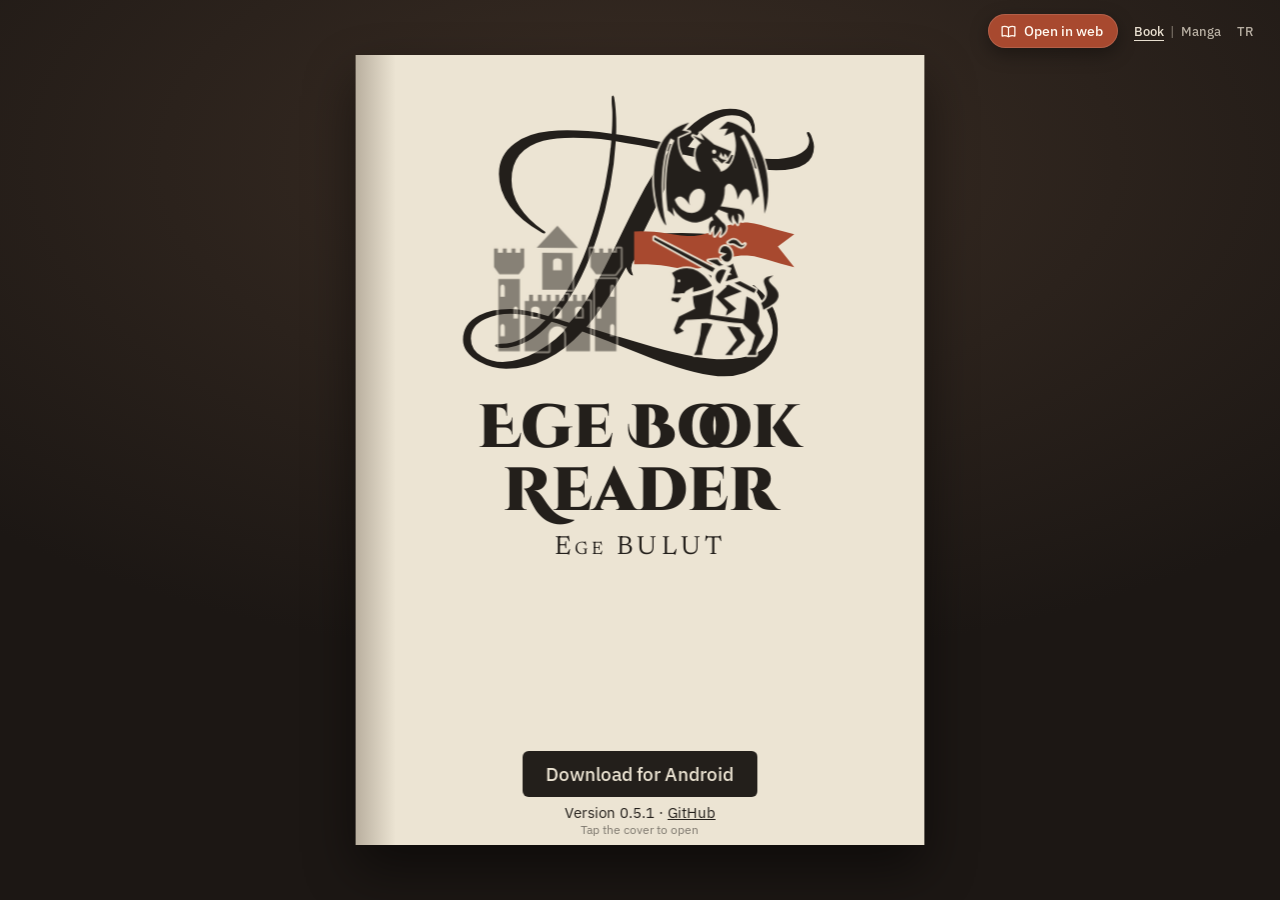
==== commit 2477e0c1: "Web reader at /read, opened from an Open in web button at the top right of the site Books and comics" ====
--- a/site/index.html
+++ b/site/index.html
@@ -15,6 +15,7 @@
 </head>
 <body>
 <div id="corner">
+  <a id="web" href="/read"><svg viewBox="0 0 24 24" aria-hidden="true"><path d="M3 5.5C5.5 4.5 8.5 4.5 12 6.5c3.5-2 6.5-2 9-1v13c-2.5-1-5.5-1-9 1-3.5-2-6.5-2-9-1z"/><path d="M12 6.5v13"/></svg><span>Open in web</span></a>
   <div id="mode" role="group" aria-label="Reading mode"><button data-mode="book" aria-pressed="true">Book</button><span aria-hidden="true">|</span><button data-mode="manga" aria-pressed="false">Manga</button></div>
   <button id="lang" aria-label="Language">TR</button>
 </div>
@@ -96,6 +97,7 @@
   <h2 data-t="downloads">Downloads</h2>
   <p class="lead" data-t="dl1"></p>
   <table class="dltable">
+    <tr><th>Web</th><td><a class="dl" href="/read" data-t="webRead">Open in the browser</a></td></tr>
     <tr><th>Android</th><td><a class="dl" href="download/EgeBookReader.apk" data-t="apk">APK</a></td></tr>
     <tr><th>iOS</th><td data-t="soon">Coming later</td></tr>
     <tr><th>Windows</th><td data-t="soon"></td></tr>
--- a/site/book.css
+++ b/site/book.css
@@ -8,6 +8,10 @@
 #lang,#mode button{color:inherit;font:inherit;padding:8px 10px;opacity:.75}
 #lang:hover,#lang:focus-visible,#mode button:hover,#mode button:focus-visible{opacity:1}
 #mode{display:flex;align-items:center}
+#web{display:inline-flex;align-items:center;gap:7px;margin-right:10px;padding:8px 15px 8px 12px;border-radius:99px;background:#a8492f;color:#fff8ef;text-decoration:none;font:500 13.5px "IBM Plex Sans",sans-serif;box-shadow:0 6px 18px rgba(0,0,0,.35),0 0 0 1px rgba(255,255,255,.12) inset;transition:transform .15s,box-shadow .15s}
+#web:hover,#web:focus-visible{transform:translateY(-1px);box-shadow:0 10px 24px rgba(0,0,0,.45),0 0 0 1px rgba(255,255,255,.2) inset}
+#web svg{width:17px;height:17px;fill:none;stroke:currentColor;stroke-width:1.8;stroke-linejoin:round}
+@media (max-width:420px){#web{padding:8px 11px;margin-right:4px}#web span{font-size:12.5px}}
 #mode span{opacity:.4}
 #mode button{padding:8px 6px}
 #mode [aria-pressed=true]{opacity:1;text-decoration:underline;text-underline-offset:4px}
--- a/site/manga.css
+++ b/site/manga.css
@@ -11,6 +11,9 @@
 html[data-mode=manga] #mode [aria-pressed=true]{background:#000;color:#fff;text-decoration:none}
 html[data-mode=manga] #mode span{opacity:1;padding:0 1px}
 html[data-mode=manga] #lang{background:#fff;border:2.5px solid #000;box-shadow:3px 3px 0 #fff;transform:rotate(2deg)}
+html[data-mode=manga] #web{border-radius:0;background:#ffd400;color:#000;border:2.5px solid #000;box-shadow:3px 3px 0 #fff;transform:rotate(-3deg);font:400 18px/1 Bangers,Impact,sans-serif;letter-spacing:.06em;text-transform:uppercase;padding:6px 11px 5px 9px;margin-right:4px}
+html[data-mode=manga] #web:hover,html[data-mode=manga] #web:focus-visible{transform:rotate(-3deg) translate(-1px,-2px);box-shadow:5px 5px 0 #fff}
+html[data-mode=manga] #web svg{stroke-width:2.4}
 html[data-mode=manga] #corner button:focus-visible{outline:3px solid #ffd400;outline-offset:2px}
 
 .mstage{position:absolute;left:0;right:0;top:58px;bottom:58px;display:flex;align-items:center;justify-content:center;perspective:2600px;touch-action:pan-y pinch-zoom;user-select:none;-webkit-user-select:none}
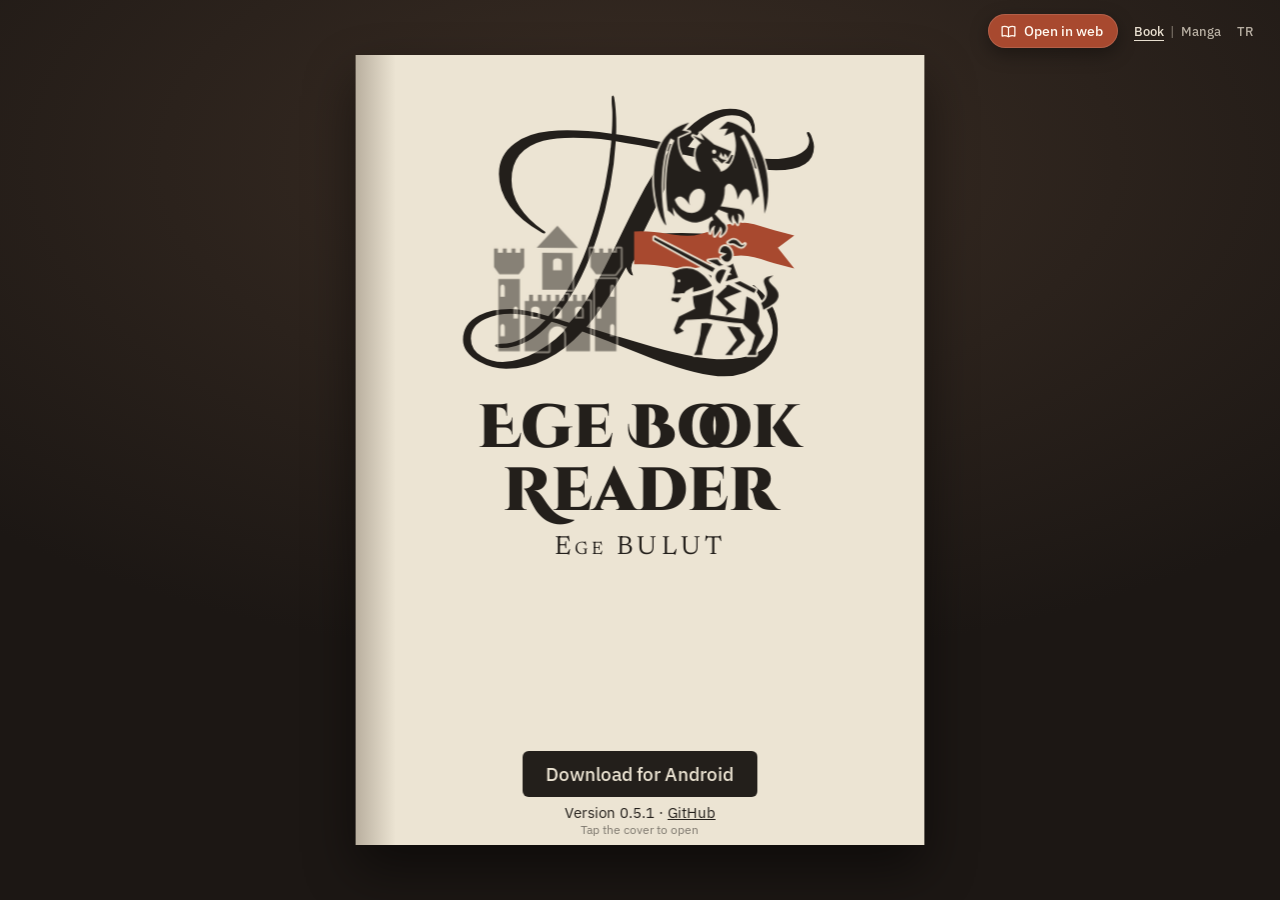
==== commit 46ae8acb: "Make the site findable in Google search Canonical URL, share preview (Open Graph and X card), robots" ====
--- a/site/index.html
+++ b/site/index.html
@@ -5,6 +5,18 @@
 <meta name="viewport" content="width=device-width, initial-scale=1, viewport-fit=cover">
 <title>EgeBookReader</title>
 <meta name="description" content="An ebook and comic reader built around how reading feels. Real page curl, on-device colorization, read aloud. Free and open source.">
+<link rel="canonical" href="https://egebookreader.vercel.app/">
+<meta property="og:type" content="website">
+<meta property="og:site_name" content="EgeBookReader">
+<meta property="og:url" content="https://egebookreader.vercel.app/">
+<meta property="og:title" content="EgeBookReader">
+<meta property="og:description" content="An ebook and comic reader built around how reading feels. Real page curl, on-device colorization, read aloud. Free and open source.">
+<meta property="og:image" content="https://egebookreader.vercel.app/og.png">
+<meta property="og:image:width" content="1200">
+<meta property="og:image:height" content="630">
+<meta property="og:image:alt" content="EgeBookReader home page">
+<meta name="twitter:card" content="summary_large_image">
+<meta name="google-site-verification" content="s66rd8O_x1saL6PLGpSpIPeHmGazHyTo27NTPkK-GJg">
 <link rel="icon" href="logo.svg">
 <link rel="preconnect" href="https://fonts.googleapis.com">
 <link rel="preconnect" href="https://fonts.gstatic.com" crossorigin>
